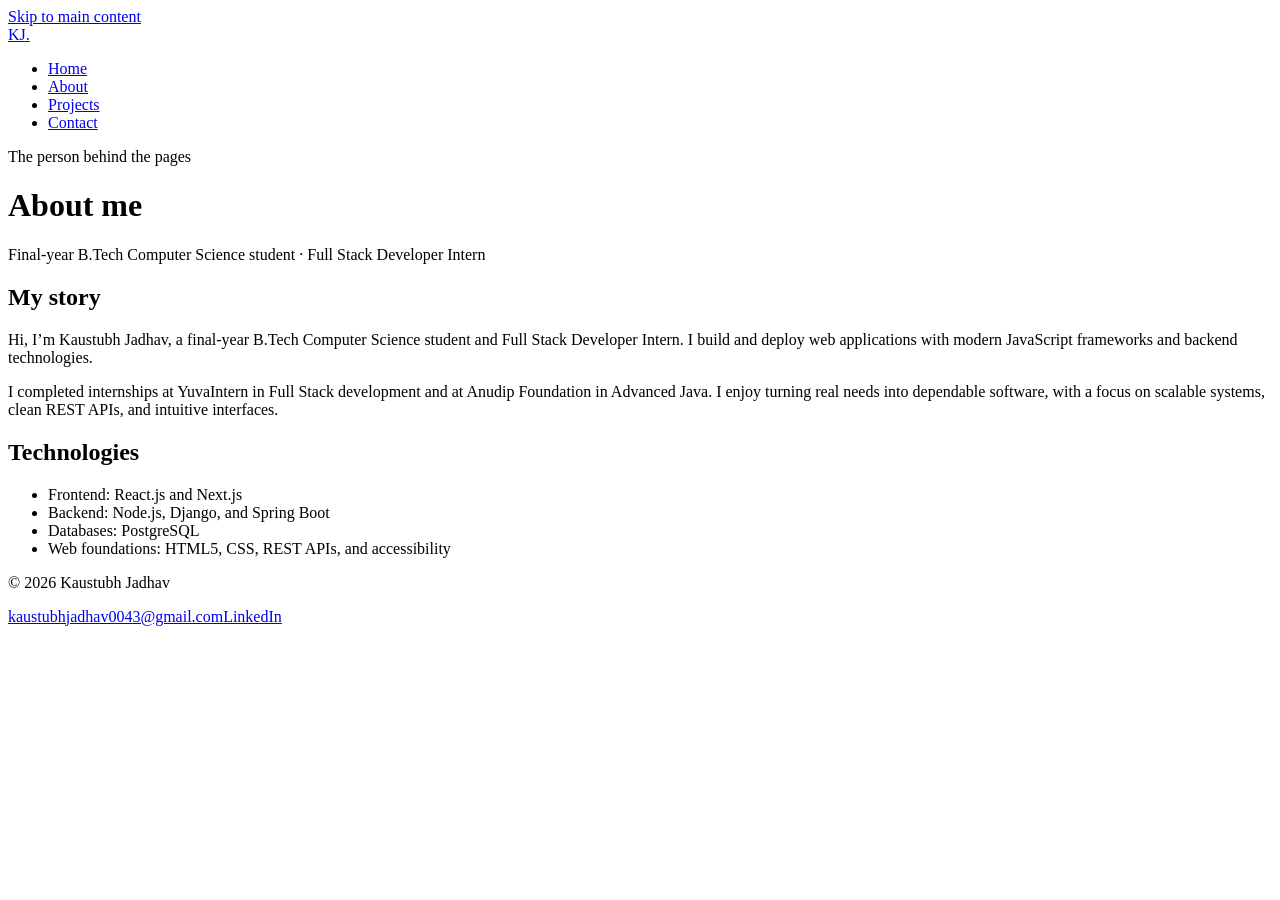
==== Week-2-Advanced-CSS-Responsive-Architecture/about.html @ 8670a8df "Add Week 2 about.html" ====
<!doctype html>
<html lang="en">
<head>
  <meta charset="utf-8">
  <meta name="viewport" content="width=device-width, initial-scale=1">
  <meta name="color-scheme" content="light dark">
  <meta name="description" content="About Kaustubh Jadhav, a final-year B.Tech Computer Science student and Full Stack Developer Intern.">
  <meta name="theme-color" content="#f7f5f0">
  <title>About | Kaustubh Jadhav</title>
  <link rel="stylesheet" href="styles.css">
</head>
<body>
  <a class="skip-link" href="#main-content">Skip to main content</a>
  <header class="site-header">
    <a class="brand" href="index.html" aria-label="Kaustubh Jadhav — home">KJ<span>.</span></a>
    <nav aria-label="Main navigation"><ul class="nav-list">
      <li><a href="index.html">Home</a></li><li><a aria-current="page" href="about.html">About</a></li>
      <li><a href="projects.html">Projects</a></li><li><a href="contact.html">Contact</a></li>
    </ul></nav>
  </header>
  <main id="main-content" class="page-main">
    <header class="page-heading"><p class="eyebrow">The person behind the pages</p><h1>About me</h1><p>Final-year B.Tech Computer Science student · Full Stack Developer Intern</p></header>
    <section class="content-panel" aria-labelledby="story-title">
      <h2 id="story-title">My story</h2>
      <p>Hi, I’m Kaustubh Jadhav, a final-year B.Tech Computer Science student and Full Stack Developer Intern. I build and deploy web applications with modern JavaScript frameworks and backend technologies.</p>
      <p>I completed internships at YuvaIntern in Full Stack development and at Anudip Foundation in Advanced Java. I enjoy turning real needs into dependable software, with a focus on scalable systems, clean REST APIs, and intuitive interfaces.</p>
    </section>
    <section class="content-panel" aria-labelledby="skills-title">
      <h2 id="skills-title">Technologies</h2>
      <ul class="skill-list"><li>Frontend: React.js and Next.js</li><li>Backend: Node.js, Django, and Spring Boot</li><li>Databases: PostgreSQL</li><li>Web foundations: HTML5, CSS, REST APIs, and accessibility</li></ul>
    </section>
  </main>
  <footer class="site-footer"><p>© 2026 Kaustubh Jadhav</p><a href="mailto:kaustubhjadhav0043@gmail.com">kaustubhjadhav0043@gmail.com</a><a href="https://www.linkedin.com/in/kaustubh-jadhav-6a2216248/">LinkedIn</a></footer>
</body>
</html>
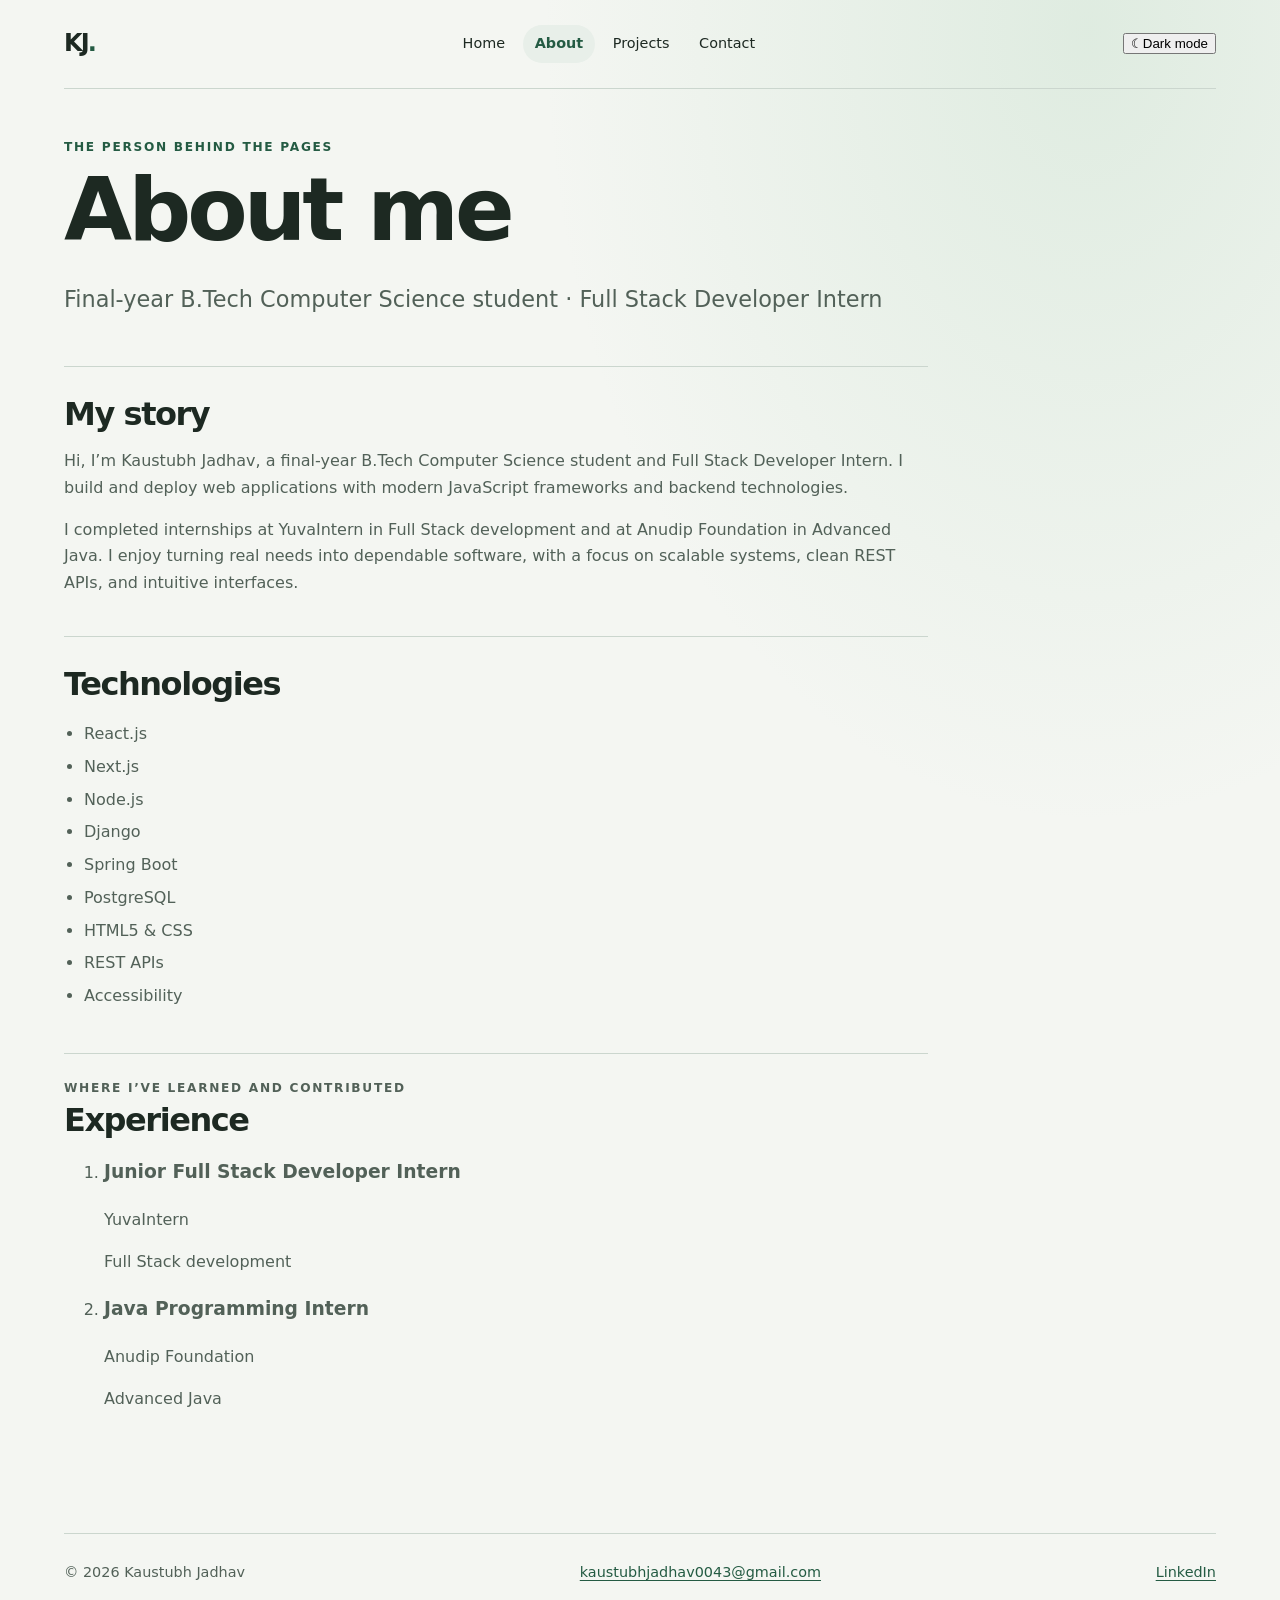
==== commit 59b9d6df: "Improve Week 2 portfolio and theme" ====
--- a/Week-2-Advanced-CSS-Responsive-Architecture/about.html
+++ b/Week-2-Advanced-CSS-Responsive-Architecture/about.html
@@ -6,6 +6,7 @@
   <meta name="color-scheme" content="light dark">
   <meta name="description" content="About Kaustubh Jadhav, a final-year B.Tech Computer Science student and Full Stack Developer Intern.">
   <meta name="theme-color" content="#f7f5f0">
+  <script src="theme.js" defer></script>
   <title>About | Kaustubh Jadhav</title>
   <link rel="stylesheet" href="styles.css">
 </head>
@@ -17,6 +18,7 @@
       <li><a href="index.html">Home</a></li><li><a aria-current="page" href="about.html">About</a></li>
       <li><a href="projects.html">Projects</a></li><li><a href="contact.html">Contact</a></li>
     </ul></nav>
+    <button class="theme-toggle" type="button" data-theme-toggle aria-pressed="false"><span class="theme-icon" data-theme-icon aria-hidden="true">☾</span><span data-theme-label>Dark mode</span></button>
   </header>
   <main id="main-content" class="page-main">
     <header class="page-heading"><p class="eyebrow">The person behind the pages</p><h1>About me</h1><p>Final-year B.Tech Computer Science student · Full Stack Developer Intern</p></header>
@@ -27,7 +29,14 @@
     </section>
     <section class="content-panel" aria-labelledby="skills-title">
       <h2 id="skills-title">Technologies</h2>
-      <ul class="skill-list"><li>Frontend: React.js and Next.js</li><li>Backend: Node.js, Django, and Spring Boot</li><li>Databases: PostgreSQL</li><li>Web foundations: HTML5, CSS, REST APIs, and accessibility</li></ul>
+      <ul class="skill-list"><li>React.js</li><li>Next.js</li><li>Node.js</li><li>Django</li><li>Spring Boot</li><li>PostgreSQL</li><li>HTML5 &amp; CSS</li><li>REST APIs</li><li>Accessibility</li></ul>
+    </section>
+    <section class="content-panel" aria-labelledby="experience-title">
+      <p class="eyebrow">Where I’ve learned and contributed</p><h2 id="experience-title">Experience</h2>
+      <ol class="timeline">
+        <li class="timeline-item"><div><h3>Junior Full Stack Developer Intern</h3><p class="timeline-place">YuvaIntern</p></div><p class="timeline-date">Full Stack development</p></li>
+        <li class="timeline-item"><div><h3>Java Programming Intern</h3><p class="timeline-place">Anudip Foundation</p></div><p class="timeline-date">Advanced Java</p></li>
+      </ol>
     </section>
   </main>
   <footer class="site-footer"><p>© 2026 Kaustubh Jadhav</p><a href="mailto:kaustubhjadhav0043@gmail.com">kaustubhjadhav0043@gmail.com</a><a href="https://www.linkedin.com/in/kaustubh-jadhav-6a2216248/">LinkedIn</a></footer>
--- a/Week-2-Advanced-CSS-Responsive-Architecture/styles.css
+++ b/Week-2-Advanced-CSS-Responsive-Architecture/styles.css
@@ -0,0 +1,270 @@
+/* Theme tokens: change these values in one place to restyle the whole site. */
+:root {
+  color-scheme: light;
+  --page: #f4f6f2;
+  --surface: #ffffff;
+  --surface-soft: #e8efe9;
+  --ink: #1d2922;
+  --muted: #526158;
+  --line: #cbd6ce;
+  --accent: #245b43;
+  --accent-hover: #17462f;
+  --accent-ink: #ffffff;
+  --focus: #aa4e1d;
+  --glow: rgb(168 209 179 / 28%);
+  --shadow: 0 18px 44px rgb(26 54 37 / 12%);
+  --radius: 1.1rem;
+  --radius-small: .45rem;
+  --page-width: 72rem;
+  --gutter: 1.25rem;
+  --space-1: .5rem;
+  --space-2: .8rem;
+  --space-3: 1rem;
+  --space-4: 1.5rem;
+  --space-5: 2rem;
+  --space-6: 3rem;
+  --space-7: 5rem;
+  --font-body: Inter, ui-sans-serif, system-ui, "Segoe UI", sans-serif;
+  --font-heading: "Trebuchet MS", var(--font-body);
+  --text-small: .9rem;
+  --text-large: clamp(1.15rem, 2.5vw, 1.4rem);
+}
+
+@media (prefers-color-scheme: dark) {
+  :root {
+    color-scheme: dark;
+    --page: #111915;
+    --surface: #1b2620;
+    --surface-soft: #26362d;
+    --ink: #f1f5f0;
+    --muted: #c2cec5;
+    --line: #405247;
+    --accent: #a7d7b5;
+    --accent-hover: #c1e8cb;
+    --accent-ink: #142019;
+    --focus: #ffc17c;
+    --glow: rgb(64 115 79 / 22%);
+    --shadow: 0 20px 50px rgb(0 0 0 / 34%);
+  }
+}
+
+*, *::before, *::after { box-sizing: border-box; }
+html { scroll-behavior: smooth; }
+body {
+  min-width: 20rem;
+  margin: 0;
+  color: var(--ink);
+  background: radial-gradient(ellipse at 85% 2%, var(--glow), transparent 34rem), var(--page);
+  font-family: var(--font-body);
+  font-size: 1rem;
+  line-height: 1.65;
+  transition: background-color .2s ease, color .2s ease;
+}
+a { color: var(--accent); text-underline-offset: .22em; }
+a:hover { color: var(--accent-hover); }
+a:focus-visible, button:focus-visible, input:focus-visible, textarea:focus-visible {
+  outline: 3px solid var(--focus);
+  outline-offset: 4px;
+}
+.skip-link {
+  position: absolute;
+  z-index: 5;
+  top: var(--space-2);
+  left: var(--space-2);
+  transform: translateY(-180%);
+  border-radius: var(--radius-small);
+  padding: .65rem 1rem;
+  background: var(--ink);
+  color: var(--page);
+}
+.skip-link:focus { transform: translateY(0); }
+.site-header, .site-footer, main {
+  width: min(var(--page-width), calc(100% - 2 * var(--gutter)));
+  margin-inline: auto;
+}
+.site-header {
+  display: flex;
+  flex-direction: column;
+  align-items: flex-start;
+  gap: var(--space-3);
+  padding-block: var(--space-4);
+  border-bottom: 1px solid var(--line);
+}
+.brand {
+  color: var(--ink);
+  font-family: var(--font-heading);
+  font-size: 1.5rem;
+  font-weight: 800;
+  letter-spacing: -.08em;
+  text-decoration: none;
+}
+.brand span, h1 span { color: var(--accent); }
+.nav-list {
+  display: flex;
+  flex-wrap: wrap;
+  gap: .35rem;
+  margin: 0;
+  padding: 0;
+  list-style: none;
+}
+.nav-list a {
+  display: inline-block;
+  border-radius: 999px;
+  padding: .45rem .75rem;
+  color: var(--ink);
+  font-size: var(--text-small);
+  text-decoration: none;
+}
+.nav-list a:hover, .nav-list a[aria-current="page"] { background: var(--surface-soft); color: var(--accent); }
+.nav-list a[aria-current="page"] { font-weight: 750; }
+main { min-height: calc(100svh - 11rem); }
+.hero {
+  display: grid;
+  align-content: center;
+  gap: var(--space-2);
+  min-height: min(76svh, 46rem);
+  padding-block: var(--space-7);
+}
+.eyebrow, .project-number {
+  margin: 0;
+  color: var(--accent);
+  font-size: .76rem;
+  font-weight: 800;
+  letter-spacing: .14em;
+  text-transform: uppercase;
+}
+h1, h2 { font-family: var(--font-heading); line-height: 1.1; letter-spacing: -.045em; }
+.hero h1, .page-heading h1 { margin: 0; font-size: clamp(3rem, 11vw, 6.8rem); }
+.hero-copy { max-width: 42rem; margin: 0; color: var(--muted); font-size: var(--text-large); }
+.actions { display: flex; flex-wrap: wrap; align-items: center; gap: var(--space-3) var(--space-4); margin: var(--space-4) 0 0; }
+.button {
+  display: inline-flex;
+  min-height: 3rem;
+  align-items: center;
+  justify-content: center;
+  border: 1px solid var(--accent);
+  border-radius: 999px;
+  padding: .7rem 1.2rem;
+  background: var(--accent);
+  color: var(--accent-ink);
+  font: inherit;
+  font-weight: 750;
+  text-decoration: none;
+  cursor: pointer;
+  transition: transform .18s ease, background-color .18s ease;
+}
+.button:hover { transform: translateY(-2px); background: var(--accent-hover); color: var(--accent-ink); }
+.text-link { font-weight: 750; }
+.home-about {
+  display: grid;
+  gap: var(--space-3) var(--space-6);
+  align-items: center;
+  border-top: 1px solid var(--line);
+  padding-block: var(--space-6) var(--space-7);
+}
+.home-about h2 { margin: .4rem 0 0; font-size: clamp(2rem, 5vw, 3.1rem); }
+.home-about > p { margin: 0; color: var(--muted); }
+.home-about > a { justify-self: start; }
+.page-main { padding-block: var(--space-6) var(--space-7); }
+.page-heading { max-width: 52rem; margin-bottom: var(--space-6); }
+.page-heading h1 { margin-block: .35rem .8rem; font-size: clamp(2.8rem, 9vw, 5.5rem); }
+.page-heading > p:last-child { color: var(--muted); font-size: var(--text-large); }
+.content-panel { max-width: 54rem; border-top: 1px solid var(--line); padding-block: var(--space-4); }
+.content-panel h2, .project-card h2 { margin: .35rem 0 .65rem; font-size: clamp(1.5rem, 3vw, 2rem); }
+.content-panel p, .content-panel li, .project-card p { color: var(--muted); }
+.skill-list { padding-left: 1.25rem; }
+.skill-list li { padding-block: .2rem; }
+.project-grid { display: grid; grid-template-columns: minmax(0, 1fr); gap: var(--space-4); }
+.project-card {
+  display: flex;
+  min-height: 17rem;
+  flex-direction: column;
+  align-items: flex-start;
+  border: 1px solid var(--line);
+  border-radius: var(--radius);
+  padding: clamp(1.25rem, 3vw, 1.8rem);
+  background: var(--surface);
+  box-shadow: var(--shadow);
+  transition: transform .2s ease, border-color .2s ease;
+}
+.project-card:hover { transform: translateY(-4px); border-color: var(--accent); }
+.project-card h2 { color: var(--ink); }
+.project-card p { margin-block: .45rem; }
+.project-card .project-status { margin-top: auto; color: var(--accent); font-size: var(--text-small); font-weight: 750; }
+.contact-form {
+  display: grid;
+  gap: 0 var(--space-4);
+  max-width: 48rem;
+  border: 1px solid var(--line);
+  border-radius: var(--radius);
+  padding: clamp(1.1rem, 5vw, 2.5rem);
+  background: var(--surface);
+  box-shadow: var(--shadow);
+}
+.form-note { color: var(--muted); font-size: var(--text-small); }
+.field { display: flex; flex-direction: column; gap: .35rem; margin-block: .7rem; }
+.field label { color: var(--ink); font-weight: 750; }
+.field input, .field textarea {
+  width: 100%;
+  border: 1px solid var(--line);
+  border-radius: var(--radius-small);
+  padding: .75rem;
+  background: var(--page);
+  color: var(--ink);
+  font: inherit;
+}
+.field textarea { resize: vertical; }
+.contact-form .button { justify-self: start; }
+.site-footer {
+  display: flex;
+  flex-wrap: wrap;
+  align-items: center;
+  justify-content: space-between;
+  gap: var(--space-2) var(--space-4);
+  min-height: 5rem;
+  border-top: 1px solid var(--line);
+  padding-block: var(--space-3);
+  color: var(--muted);
+  font-size: var(--text-small);
+}
+.site-footer p { margin: 0; }
+
+/* Tablet: give sections and project cards more room. */
+@media (min-width: 42rem) {
+  :root { --gutter: 2rem; }
+  .site-header { flex-direction: row; align-items: center; justify-content: space-between; }
+  .home-about { grid-template-columns: minmax(0, 1fr) minmax(0, 1.2fr); }
+  .home-about > a { grid-column: 2; }
+  .project-grid { grid-template-columns: repeat(2, minmax(0, 1fr)); }
+  .contact-form { grid-template-columns: repeat(2, minmax(0, 1fr)); }
+  .contact-form > .form-note, .contact-form > .field--message, .contact-form > .button { grid-column: 1 / -1; }
+}
+
+/* Desktop: use a two-dimensional hero and three-column project layout. */
+@media (min-width: 68rem) {
+  .hero { grid-template-columns: minmax(0, 1.25fr) minmax(16rem, .75fr); }
+  .hero > * { grid-column: 1; }
+  .hero::after {
+    content: "HTML  ·  CSS  ·  A11Y";
+    display: grid;
+    grid-column: 2;
+    grid-row: 1 / span 4;
+    min-height: 18rem;
+    place-items: center;
+    border: 1px solid var(--line);
+    border-radius: 2rem 2rem 2rem .4rem;
+    background: linear-gradient(145deg, var(--surface), var(--surface-soft));
+    box-shadow: var(--shadow);
+    color: var(--accent);
+    font-size: clamp(1rem, 1.7vw, 1.4rem);
+    font-weight: 800;
+    letter-spacing: .1em;
+    transform: rotate(2deg);
+  }
+  .project-grid { grid-template-columns: repeat(3, minmax(0, 1fr)); }
+}
+
+@media (prefers-reduced-motion: reduce) {
+  *, *::before, *::after { scroll-behavior: auto !important; transition-duration: .01ms !important; animation-duration: .01ms !important; }
+}
+
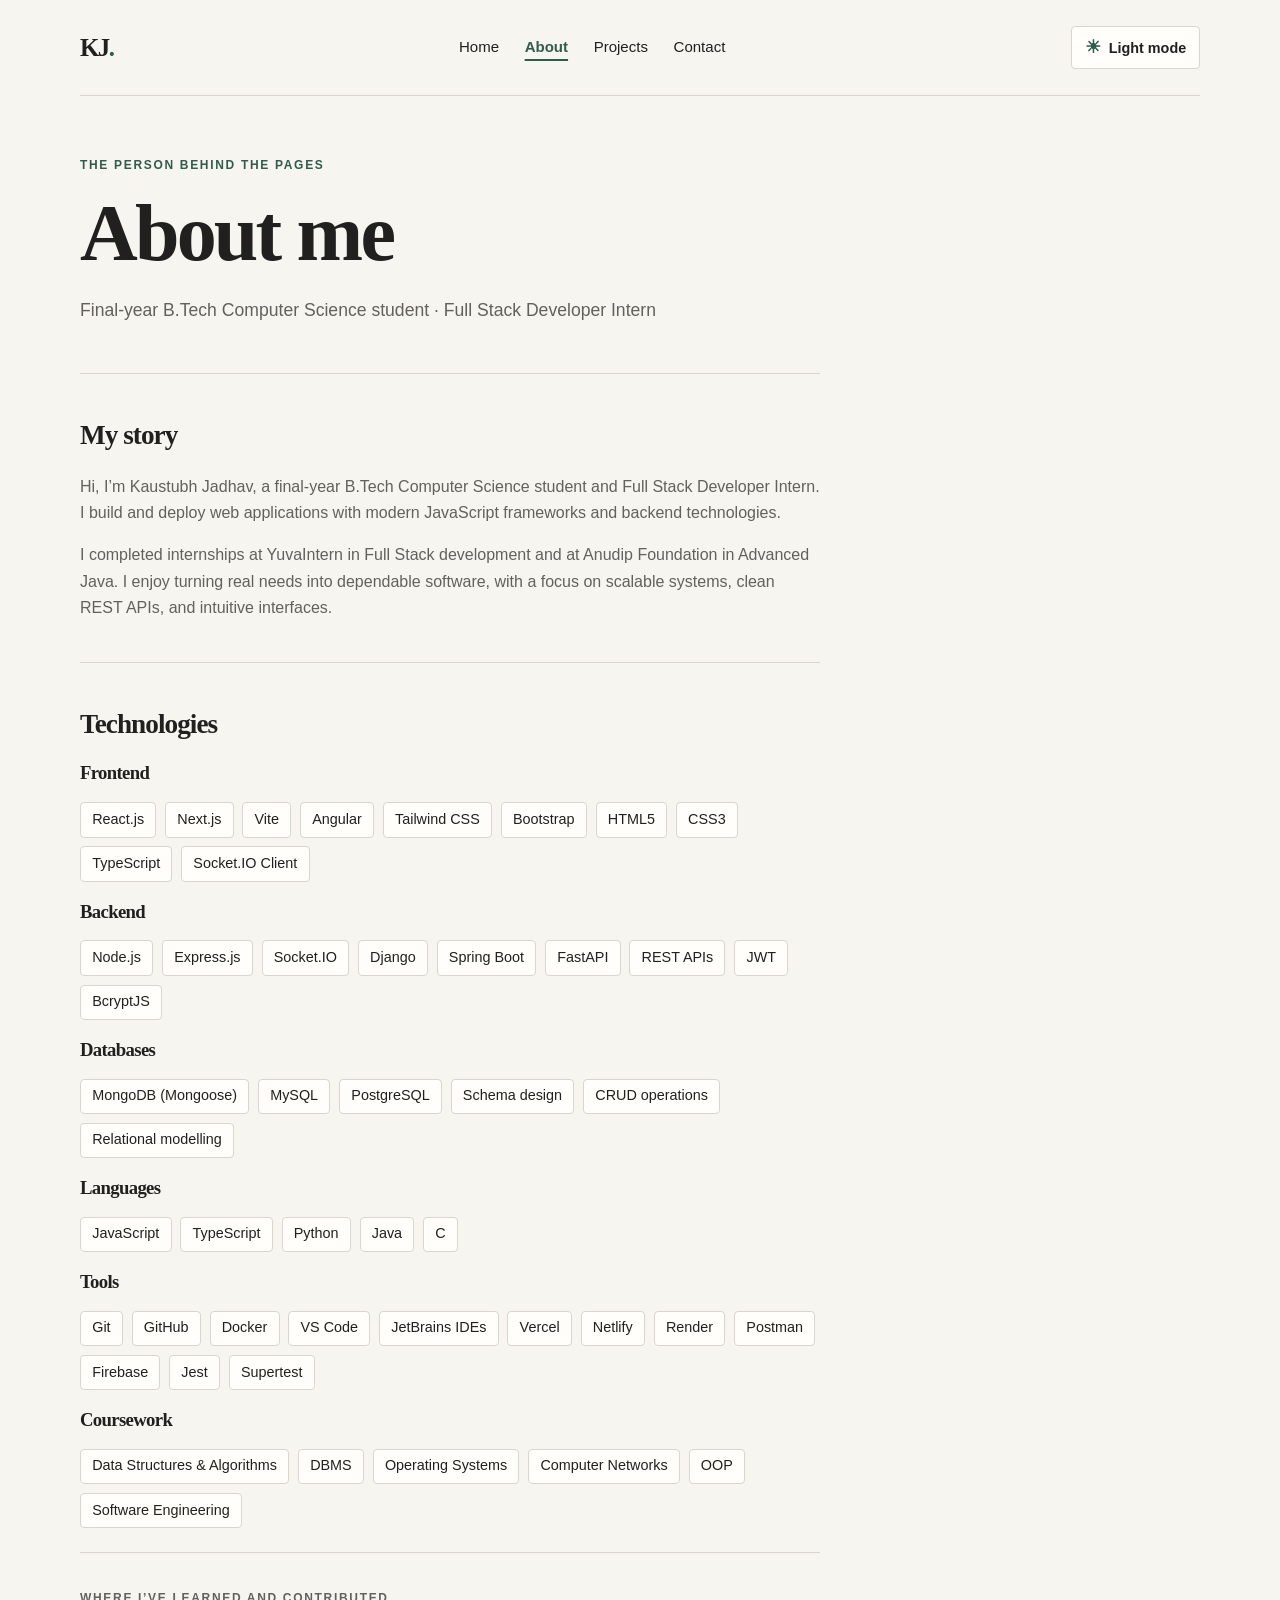
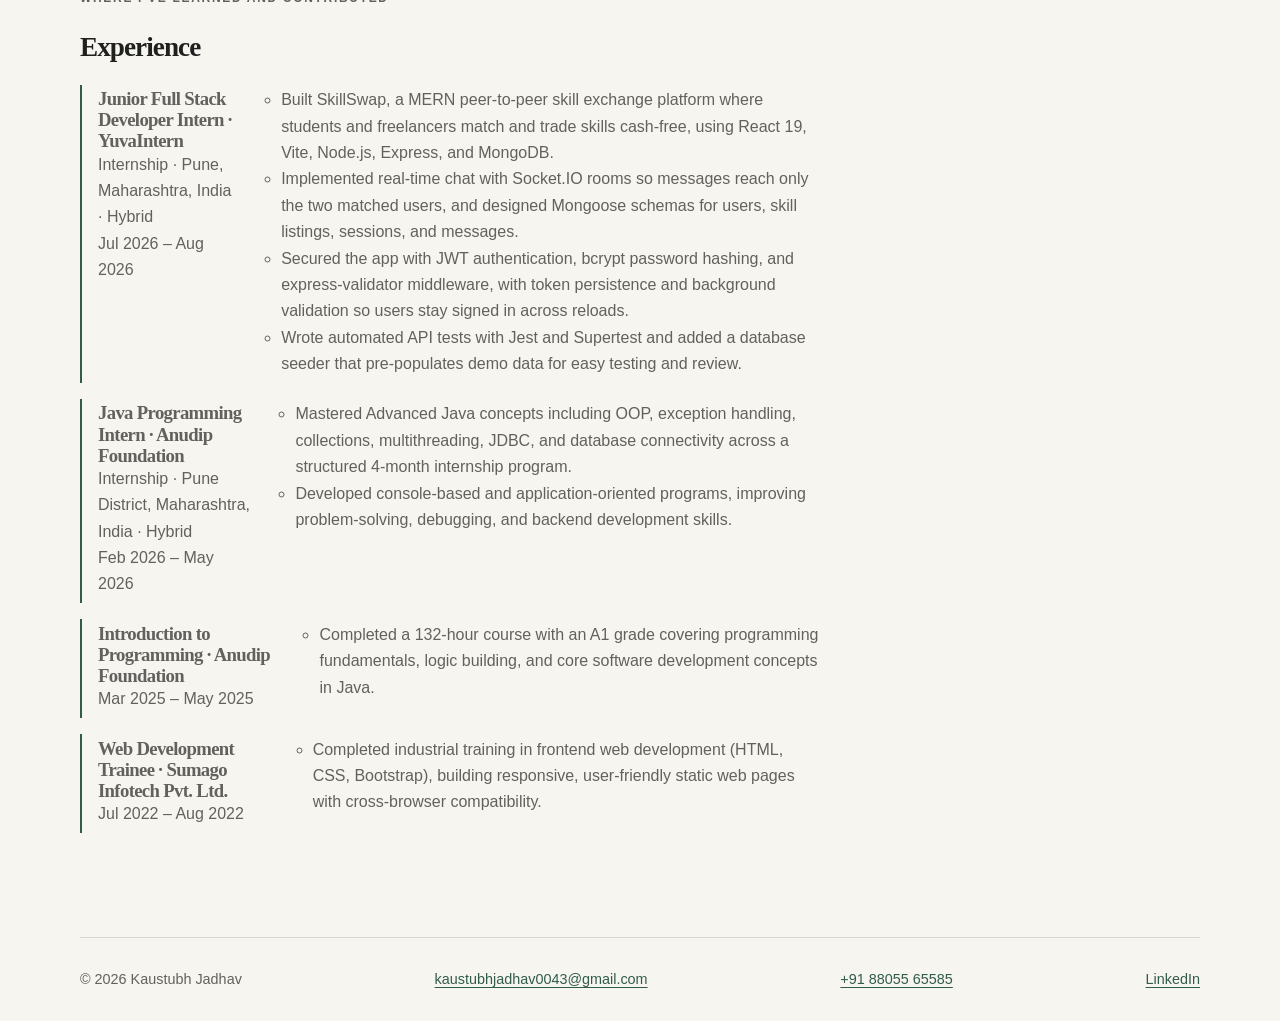
==== commit b92a0b5b: "Add resume skills experience and phone" ====
--- a/Week-2-Advanced-CSS-Responsive-Architecture/about.html
+++ b/Week-2-Advanced-CSS-Responsive-Architecture/about.html
@@ -29,17 +29,26 @@
     </section>
     <section class="content-panel" aria-labelledby="skills-title">
       <h2 id="skills-title">Technologies</h2>
-      <ul class="skill-list"><li>React.js</li><li>Next.js</li><li>Node.js</li><li>Django</li><li>Spring Boot</li><li>PostgreSQL</li><li>HTML5 &amp; CSS</li><li>REST APIs</li><li>Accessibility</li></ul>
+      <div class="skill-groups">
+        <section class="skill-group"><h3>Frontend</h3><ul class="skill-list"><li>React.js</li><li>Next.js</li><li>Vite</li><li>Angular</li><li>Tailwind CSS</li><li>Bootstrap</li><li>HTML5</li><li>CSS3</li><li>TypeScript</li><li>Socket.IO Client</li></ul></section>
+        <section class="skill-group"><h3>Backend</h3><ul class="skill-list"><li>Node.js</li><li>Express.js</li><li>Socket.IO</li><li>Django</li><li>Spring Boot</li><li>FastAPI</li><li>REST APIs</li><li>JWT</li><li>BcryptJS</li></ul></section>
+        <section class="skill-group"><h3>Databases</h3><ul class="skill-list"><li>MongoDB (Mongoose)</li><li>MySQL</li><li>PostgreSQL</li><li>Schema design</li><li>CRUD operations</li><li>Relational modelling</li></ul></section>
+        <section class="skill-group"><h3>Languages</h3><ul class="skill-list"><li>JavaScript</li><li>TypeScript</li><li>Python</li><li>Java</li><li>C</li></ul></section>
+        <section class="skill-group"><h3>Tools</h3><ul class="skill-list"><li>Git</li><li>GitHub</li><li>Docker</li><li>VS Code</li><li>JetBrains IDEs</li><li>Vercel</li><li>Netlify</li><li>Render</li><li>Postman</li><li>Firebase</li><li>Jest</li><li>Supertest</li></ul></section>
+        <section class="skill-group"><h3>Coursework</h3><ul class="skill-list"><li>Data Structures &amp; Algorithms</li><li>DBMS</li><li>Operating Systems</li><li>Computer Networks</li><li>OOP</li><li>Software Engineering</li></ul></section>
+      </div>
     </section>
     <section class="content-panel" aria-labelledby="experience-title">
       <p class="eyebrow">Where I’ve learned and contributed</p><h2 id="experience-title">Experience</h2>
       <ol class="timeline">
-        <li class="timeline-item"><div><h3>Junior Full Stack Developer Intern</h3><p class="timeline-place">YuvaIntern</p></div><p class="timeline-date">Full Stack development</p></li>
-        <li class="timeline-item"><div><h3>Java Programming Intern</h3><p class="timeline-place">Anudip Foundation</p></div><p class="timeline-date">Advanced Java</p></li>
+        <li class="timeline-item"><header><div><h3>Junior Full Stack Developer Intern · YuvaIntern</h3><p class="timeline-place">Internship · Pune, Maharashtra, India · Hybrid</p></div><p class="timeline-date"><time datetime="2026-07">Jul 2026</time> – <time datetime="2026-08">Aug 2026</time></p></header><ul><li>Built SkillSwap, a MERN peer-to-peer skill exchange platform where students and freelancers match and trade skills cash-free, using React 19, Vite, Node.js, Express, and MongoDB.</li><li>Implemented real-time chat with Socket.IO rooms so messages reach only the two matched users, and designed Mongoose schemas for users, skill listings, sessions, and messages.</li><li>Secured the app with JWT authentication, bcrypt password hashing, and express-validator middleware, with token persistence and background validation so users stay signed in across reloads.</li><li>Wrote automated API tests with Jest and Supertest and added a database seeder that pre-populates demo data for easy testing and review.</li></ul></li>
+        <li class="timeline-item"><header><div><h3>Java Programming Intern · Anudip Foundation</h3><p class="timeline-place">Internship · Pune District, Maharashtra, India · Hybrid</p></div><p class="timeline-date"><time datetime="2026-02">Feb 2026</time> – <time datetime="2026-05">May 2026</time></p></header><ul><li>Mastered Advanced Java concepts including OOP, exception handling, collections, multithreading, JDBC, and database connectivity across a structured 4-month internship program.</li><li>Developed console-based and application-oriented programs, improving problem-solving, debugging, and backend development skills.</li></ul></li>
+        <li class="timeline-item"><header><div><h3>Introduction to Programming · Anudip Foundation</h3></div><p class="timeline-date"><time datetime="2025-03">Mar 2025</time> – <time datetime="2025-05">May 2025</time></p></header><ul><li>Completed a 132-hour course with an A1 grade covering programming fundamentals, logic building, and core software development concepts in Java.</li></ul></li>
+        <li class="timeline-item"><header><div><h3>Web Development Trainee · Sumago Infotech Pvt. Ltd.</h3></div><p class="timeline-date"><time datetime="2022-07">Jul 2022</time> – <time datetime="2022-08">Aug 2022</time></p></header><ul><li>Completed industrial training in frontend web development (HTML, CSS, Bootstrap), building responsive, user-friendly static web pages with cross-browser compatibility.</li></ul></li>
       </ol>
     </section>
   </main>
-  <footer class="site-footer"><p>© 2026 Kaustubh Jadhav</p><a href="mailto:kaustubhjadhav0043@gmail.com">kaustubhjadhav0043@gmail.com</a><a href="https://www.linkedin.com/in/kaustubh-jadhav-6a2216248/">LinkedIn</a></footer>
+  <footer class="site-footer"><p>© 2026 Kaustubh Jadhav</p><a href="mailto:kaustubhjadhav0043@gmail.com">kaustubhjadhav0043@gmail.com</a><a href="tel:+918805565585">+91 88055 65585</a><a href="https://www.linkedin.com/in/kaustubh-jadhav-6a2216248/">LinkedIn</a></footer>
 </body>
 </html>
 
--- a/Week-2-Advanced-CSS-Responsive-Architecture/styles.css
+++ b/Week-2-Advanced-CSS-Responsive-Architecture/styles.css
@@ -1,266 +1,132 @@
-/* Theme tokens: change these values in one place to restyle the whole site. */
+@import url('https://fonts.googleapis.com/css2?family=DM+Sans:wght@400;500;600;700&family=Playfair+Display:wght@500;600;700&display=swap');
+
+/* Week 1's paper, ink, forest-green accent, and typefaces continue into Week 2. */
 :root {
   color-scheme: light;
-  --page: #f4f6f2;
-  --surface: #ffffff;
-  --surface-soft: #e8efe9;
-  --ink: #1d2922;
-  --muted: #526158;
-  --line: #cbd6ce;
-  --accent: #245b43;
-  --accent-hover: #17462f;
-  --accent-ink: #ffffff;
-  --focus: #aa4e1d;
-  --glow: rgb(168 209 179 / 28%);
-  --shadow: 0 18px 44px rgb(26 54 37 / 12%);
-  --radius: 1.1rem;
-  --radius-small: .45rem;
-  --page-width: 72rem;
-  --gutter: 1.25rem;
-  --space-1: .5rem;
-  --space-2: .8rem;
-  --space-3: 1rem;
-  --space-4: 1.5rem;
-  --space-5: 2rem;
-  --space-6: 3rem;
-  --space-7: 5rem;
-  --font-body: Inter, ui-sans-serif, system-ui, "Segoe UI", sans-serif;
-  --font-heading: "Trebuchet MS", var(--font-body);
-  --text-small: .9rem;
-  --text-large: clamp(1.15rem, 2.5vw, 1.4rem);
+  --paper: #f7f5f0;
+  --ink: #20201e;
+  --muted: #62615d;
+  --accent: #315c4b;
+  --line: #d9d6ce;
+  --white: #fffefa;
+  --focus: #a04e25;
+  --shadow: 0 16px 36px rgb(32 32 30 / 7%);
+  --gutter: 1rem;
+  --content-width: 1120px;
+  --font-body: 'DM Sans', Arial, sans-serif;
+  --font-display: 'Playfair Display', Georgia, serif;
 }
 
-@media (prefers-color-scheme: dark) {
-  :root {
-    color-scheme: dark;
-    --page: #111915;
-    --surface: #1b2620;
-    --surface-soft: #26362d;
-    --ink: #f1f5f0;
-    --muted: #c2cec5;
-    --line: #405247;
-    --accent: #a7d7b5;
-    --accent-hover: #c1e8cb;
-    --accent-ink: #142019;
-    --focus: #ffc17c;
-    --glow: rgb(64 115 79 / 22%);
-    --shadow: 0 20px 50px rgb(0 0 0 / 34%);
-  }
+:root[data-theme="dark"] {
+  color-scheme: dark;
+  --paper: #111411;
+  --ink: #f3f0e9;
+  --muted: #c0beb7;
+  --accent: #a8cfb8;
+  --line: #3b423c;
+  --white: #1a201b;
+  --focus: #ffd08a;
+  --shadow: 0 18px 40px rgb(0 0 0 / 24%);
 }
+:root[data-theme="light"] { color-scheme: light; }
 
 *, *::before, *::after { box-sizing: border-box; }
 html { scroll-behavior: smooth; }
 body {
   min-width: 20rem;
   margin: 0;
+  background: var(--paper);
   color: var(--ink);
-  background: radial-gradient(ellipse at 85% 2%, var(--glow), transparent 34rem), var(--page);
   font-family: var(--font-body);
   font-size: 1rem;
   line-height: 1.65;
   transition: background-color .2s ease, color .2s ease;
 }
-a { color: var(--accent); text-underline-offset: .22em; }
-a:hover { color: var(--accent-hover); }
-a:focus-visible, button:focus-visible, input:focus-visible, textarea:focus-visible {
-  outline: 3px solid var(--focus);
-  outline-offset: 4px;
-}
-.skip-link {
-  position: absolute;
-  z-index: 5;
-  top: var(--space-2);
-  left: var(--space-2);
-  transform: translateY(-180%);
-  border-radius: var(--radius-small);
-  padding: .65rem 1rem;
-  background: var(--ink);
-  color: var(--page);
-}
+a { color: var(--accent); text-underline-offset: .2em; }
+a:hover { text-decoration-thickness: 2px; }
+a:focus-visible, button:focus-visible, input:focus-visible, textarea:focus-visible { outline: 3px solid var(--focus); outline-offset: 4px; }
+.skip-link { position: absolute; z-index: 2; top: .75rem; left: .75rem; transform: translateY(-160%); border-radius: .25rem; padding: .7rem 1rem; background: var(--ink); color: var(--paper); }
 .skip-link:focus { transform: translateY(0); }
-.site-header, .site-footer, main {
-  width: min(var(--page-width), calc(100% - 2 * var(--gutter)));
-  margin-inline: auto;
-}
-.site-header {
-  display: flex;
-  flex-direction: column;
-  align-items: flex-start;
-  gap: var(--space-3);
-  padding-block: var(--space-4);
-  border-bottom: 1px solid var(--line);
-}
-.brand {
-  color: var(--ink);
-  font-family: var(--font-heading);
-  font-size: 1.5rem;
-  font-weight: 800;
-  letter-spacing: -.08em;
-  text-decoration: none;
-}
-.brand span, h1 span { color: var(--accent); }
-.nav-list {
-  display: flex;
-  flex-wrap: wrap;
-  gap: .35rem;
-  margin: 0;
-  padding: 0;
-  list-style: none;
-}
-.nav-list a {
-  display: inline-block;
-  border-radius: 999px;
-  padding: .45rem .75rem;
-  color: var(--ink);
-  font-size: var(--text-small);
-  text-decoration: none;
-}
-.nav-list a:hover, .nav-list a[aria-current="page"] { background: var(--surface-soft); color: var(--accent); }
-.nav-list a[aria-current="page"] { font-weight: 750; }
-main { min-height: calc(100svh - 11rem); }
-.hero {
-  display: grid;
-  align-content: center;
-  gap: var(--space-2);
-  min-height: min(76svh, 46rem);
-  padding-block: var(--space-7);
-}
-.eyebrow, .project-number {
-  margin: 0;
-  color: var(--accent);
-  font-size: .76rem;
-  font-weight: 800;
-  letter-spacing: .14em;
-  text-transform: uppercase;
-}
-h1, h2 { font-family: var(--font-heading); line-height: 1.1; letter-spacing: -.045em; }
-.hero h1, .page-heading h1 { margin: 0; font-size: clamp(3rem, 11vw, 6.8rem); }
-.hero-copy { max-width: 42rem; margin: 0; color: var(--muted); font-size: var(--text-large); }
-.actions { display: flex; flex-wrap: wrap; align-items: center; gap: var(--space-3) var(--space-4); margin: var(--space-4) 0 0; }
-.button {
-  display: inline-flex;
-  min-height: 3rem;
-  align-items: center;
-  justify-content: center;
-  border: 1px solid var(--accent);
-  border-radius: 999px;
-  padding: .7rem 1.2rem;
-  background: var(--accent);
-  color: var(--accent-ink);
-  font: inherit;
-  font-weight: 750;
-  text-decoration: none;
-  cursor: pointer;
-  transition: transform .18s ease, background-color .18s ease;
-}
-.button:hover { transform: translateY(-2px); background: var(--accent-hover); color: var(--accent-ink); }
-.text-link { font-weight: 750; }
-.home-about {
-  display: grid;
-  gap: var(--space-3) var(--space-6);
-  align-items: center;
-  border-top: 1px solid var(--line);
-  padding-block: var(--space-6) var(--space-7);
-}
-.home-about h2 { margin: .4rem 0 0; font-size: clamp(2rem, 5vw, 3.1rem); }
-.home-about > p { margin: 0; color: var(--muted); }
+
+/* Small-screen layout is the starting point; wider screens progressively add columns. */
+.site-header, .site-footer, main { width: min(var(--content-width), calc(100% - 2 * var(--gutter))); margin-inline: auto; }
+.site-header { display: flex; flex-direction: column; align-items: flex-start; gap: .75rem; border-bottom: 1px solid var(--line); padding-block: 1rem; }
+.brand { color: var(--ink); font: 700 1.55rem var(--font-display); letter-spacing: -.06em; text-decoration: none; }
+.brand span, .hero h1 span { color: var(--accent); }
+.nav-list { display: flex; flex-wrap: wrap; gap: .55rem 1.15rem; margin: 0; padding: 0; list-style: none; }
+.nav-list a { color: var(--ink); font-size: .94rem; text-decoration: none; }
+.nav-list a[aria-current="page"] { color: var(--accent); text-decoration: underline; text-decoration-thickness: 2px; text-underline-offset: .45em; font-weight: 700; }
+.theme-toggle { display: inline-flex; min-height: 2.7rem; align-items: center; gap: .5rem; border: 1px solid var(--line); border-radius: .25rem; padding: .45rem .8rem; background: var(--white); color: var(--ink); font: 600 .9rem var(--font-body); cursor: pointer; }
+.theme-toggle:hover { border-color: var(--accent); color: var(--accent); }
+.theme-icon { color: var(--accent); font-size: 1.1rem; line-height: 1; }
+
+main { min-height: calc(100svh - 180px); }
+.hero { display: flex; min-height: 470px; max-width: 800px; flex-direction: column; align-items: flex-start; justify-content: center; padding-block: 4rem; }
+.eyebrow, .project-number { color: var(--accent); font-size: .75rem; font-weight: 700; letter-spacing: .14em; text-transform: uppercase; }
+h1, h2, h3 { font-family: var(--font-display); line-height: 1.13; letter-spacing: -.035em; }
+.hero h1 { margin: .2rem 0 1rem; font-size: clamp(3.1rem, 8vw, 6.5rem); }
+.hero-copy { max-width: 590px; color: var(--muted); font-size: clamp(1.1rem, 2.5vw, 1.35rem); }
+.actions { display: flex; align-items: center; flex-wrap: wrap; gap: 1.5rem; margin-top: 1.5rem; }
+.button { display: inline-flex; min-height: 3rem; align-items: center; justify-content: center; border: 2px solid var(--accent); border-radius: .25rem; padding: .7rem 1.15rem; background: var(--accent); color: var(--paper); font: inherit; font-weight: 700; text-decoration: none; cursor: pointer; }
+.button:hover { background: var(--ink); color: var(--paper); }
+.text-link { font-weight: 700; }
+
+.home-about { display: grid; gap: .5rem; align-items: center; border-top: 1px solid var(--line); padding-block: 3.5rem 5rem; }
+.home-about h2 { margin: .4rem 0; font-size: 2.3rem; }
+.home-about > p { color: var(--muted); }
 .home-about > a { justify-self: start; }
-.page-main { padding-block: var(--space-6) var(--space-7); }
-.page-heading { max-width: 52rem; margin-bottom: var(--space-6); }
-.page-heading h1 { margin-block: .35rem .8rem; font-size: clamp(2.8rem, 9vw, 5.5rem); }
-.page-heading > p:last-child { color: var(--muted); font-size: var(--text-large); }
-.content-panel { max-width: 54rem; border-top: 1px solid var(--line); padding-block: var(--space-4); }
-.content-panel h2, .project-card h2 { margin: .35rem 0 .65rem; font-size: clamp(1.5rem, 3vw, 2rem); }
+.featured-work { border-top: 1px solid var(--line); padding-block: 3.5rem 5rem; }
+.section-heading { margin-bottom: 2rem; }
+.section-heading h2 { margin: .4rem 0; font-size: clamp(2.2rem, 5vw, 3.4rem); }
+.all-projects { display: inline-block; margin-top: 1.5rem; }
+.visually-hidden { position: absolute; width: 1px; height: 1px; padding: 0; margin: -1px; overflow: hidden; clip: rect(0, 0, 0, 0); white-space: nowrap; border: 0; }
+
+.page-main { padding-block: 3rem 5rem; }
+.page-heading { max-width: 720px; margin-bottom: 3rem; }
+.page-heading h1 { margin: .3rem 0; font-size: clamp(3rem, 7vw, 5rem); }
+.page-heading > p:last-child { color: var(--muted); font-size: 1.1rem; }
+.content-panel { max-width: 740px; border-top: 1px solid var(--line); padding-block: 1.5rem; }
+.content-panel h2, .project-card h2, .project-card h3 { font-size: 1.7rem; }
 .content-panel p, .content-panel li, .project-card p { color: var(--muted); }
-.skill-list { padding-left: 1.25rem; }
-.skill-list li { padding-block: .2rem; }
-.project-grid { display: grid; grid-template-columns: minmax(0, 1fr); gap: var(--space-4); }
-.project-card {
-  display: flex;
-  min-height: 17rem;
-  flex-direction: column;
-  align-items: flex-start;
-  border: 1px solid var(--line);
-  border-radius: var(--radius);
-  padding: clamp(1.25rem, 3vw, 1.8rem);
-  background: var(--surface);
-  box-shadow: var(--shadow);
-  transition: transform .2s ease, border-color .2s ease;
-}
-.project-card:hover { transform: translateY(-4px); border-color: var(--accent); }
-.project-card h2 { color: var(--ink); }
-.project-card p { margin-block: .45rem; }
-.project-card .project-status { margin-top: auto; color: var(--accent); font-size: var(--text-small); font-weight: 750; }
-.contact-form {
-  display: grid;
-  gap: 0 var(--space-4);
-  max-width: 48rem;
-  border: 1px solid var(--line);
-  border-radius: var(--radius);
-  padding: clamp(1.1rem, 5vw, 2.5rem);
-  background: var(--surface);
-  box-shadow: var(--shadow);
-}
-.form-note { color: var(--muted); font-size: var(--text-small); }
-.field { display: flex; flex-direction: column; gap: .35rem; margin-block: .7rem; }
-.field label { color: var(--ink); font-weight: 750; }
-.field input, .field textarea {
-  width: 100%;
-  border: 1px solid var(--line);
-  border-radius: var(--radius-small);
-  padding: .75rem;
-  background: var(--page);
-  color: var(--ink);
-  font: inherit;
-}
+.skill-list { display: flex; flex-wrap: wrap; gap: .55rem; margin: 1rem 0 0; padding: 0; list-style: none; }
+.skill-list li { border: 1px solid var(--line); border-radius: .25rem; padding: .3rem .7rem; background: var(--white); color: var(--ink); font-size: .9rem; }
+.timeline { display: grid; gap: 1rem; margin: 1.25rem 0 0; padding: 0; list-style: none; }
+.timeline-item { display: flex; flex-direction: column; gap: .2rem; border-left: 2px solid var(--accent); padding: .15rem 0 .35rem 1rem; }
+.timeline-item h3, .timeline-item p { margin: 0; }
+.timeline-place, .timeline-date { color: var(--muted); }
+
+.project-grid { display: grid; grid-template-columns: minmax(0, 1fr); gap: 1.25rem; }
+.project-card { display: flex; min-height: 220px; flex-direction: column; align-items: flex-start; border: 1px solid var(--line); padding: 1.5rem; background: var(--white); box-shadow: var(--shadow); transition: transform .18s ease, border-color .18s ease; }
+.project-card:hover { transform: translateY(-3px); border-color: var(--accent); }
+.project-number { font-size: .7rem; }
+.project-card h2, .project-card h3 { margin: .5rem 0; }
+.project-card .project-status { margin-top: auto; color: var(--accent); font-size: .85rem; font-weight: 700; }
+.project-actions { display: flex; flex-wrap: wrap; gap: .5rem 1rem; margin-top: .8rem !important; font-weight: 700; }
+
+.contact-form { display: grid; gap: 0 1.5rem; max-width: 650px; border: 1px solid var(--line); padding: clamp(1.25rem, 5vw, 2.5rem); background: var(--white); }
+.form-note { color: var(--muted); font-size: .9rem; }
+.field { display: flex; flex-direction: column; gap: .4rem; margin-block: 1rem; }
+.field label { color: var(--ink); font-weight: 700; }
+.field input, .field textarea { width: 100%; border: 1px solid #76746e; border-radius: .2rem; padding: .75rem; background: var(--paper); color: var(--ink); font: inherit; }
 .field textarea { resize: vertical; }
 .contact-form .button { justify-self: start; }
-.site-footer {
-  display: flex;
-  flex-wrap: wrap;
-  align-items: center;
-  justify-content: space-between;
-  gap: var(--space-2) var(--space-4);
-  min-height: 5rem;
-  border-top: 1px solid var(--line);
-  padding-block: var(--space-3);
-  color: var(--muted);
-  font-size: var(--text-small);
-}
+.site-footer { display: flex; flex-wrap: wrap; align-items: center; justify-content: space-between; gap: .3rem 2rem; min-height: 84px; border-top: 1px solid var(--line); color: var(--muted); font-size: .9rem; padding-block: 1rem; }
 .site-footer p { margin: 0; }
 
-/* Tablet: give sections and project cards more room. */
-@media (min-width: 42rem) {
-  :root { --gutter: 2rem; }
-  .site-header { flex-direction: row; align-items: center; justify-content: space-between; }
-  .home-about { grid-template-columns: minmax(0, 1fr) minmax(0, 1.2fr); }
+@media (min-width: 44rem) {
+  :root { --gutter: 1.5rem; }
+  .site-header { flex-direction: row; align-items: center; justify-content: space-between; gap: 1rem; padding-block: 0; min-height: 96px; }
+  .nav-list { gap: clamp(.7rem, 2vw, 1.7rem); }
+  .hero { min-height: 540px; padding-block: 5rem; }
+  .home-about { grid-template-columns: 1fr 1.2fr; gap: 1rem 4rem; }
   .home-about > a { grid-column: 2; }
   .project-grid { grid-template-columns: repeat(2, minmax(0, 1fr)); }
   .contact-form { grid-template-columns: repeat(2, minmax(0, 1fr)); }
   .contact-form > .form-note, .contact-form > .field--message, .contact-form > .button { grid-column: 1 / -1; }
+  .timeline-item { flex-direction: row; align-items: baseline; justify-content: space-between; }
 }
 
-/* Desktop: use a two-dimensional hero and three-column project layout. */
 @media (min-width: 68rem) {
-  .hero { grid-template-columns: minmax(0, 1.25fr) minmax(16rem, .75fr); }
-  .hero > * { grid-column: 1; }
-  .hero::after {
-    content: "HTML  ·  CSS  ·  A11Y";
-    display: grid;
-    grid-column: 2;
-    grid-row: 1 / span 4;
-    min-height: 18rem;
-    place-items: center;
-    border: 1px solid var(--line);
-    border-radius: 2rem 2rem 2rem .4rem;
-    background: linear-gradient(145deg, var(--surface), var(--surface-soft));
-    box-shadow: var(--shadow);
-    color: var(--accent);
-    font-size: clamp(1rem, 1.7vw, 1.4rem);
-    font-weight: 800;
-    letter-spacing: .1em;
-    transform: rotate(2deg);
-  }
   .project-grid { grid-template-columns: repeat(3, minmax(0, 1fr)); }
 }
 
